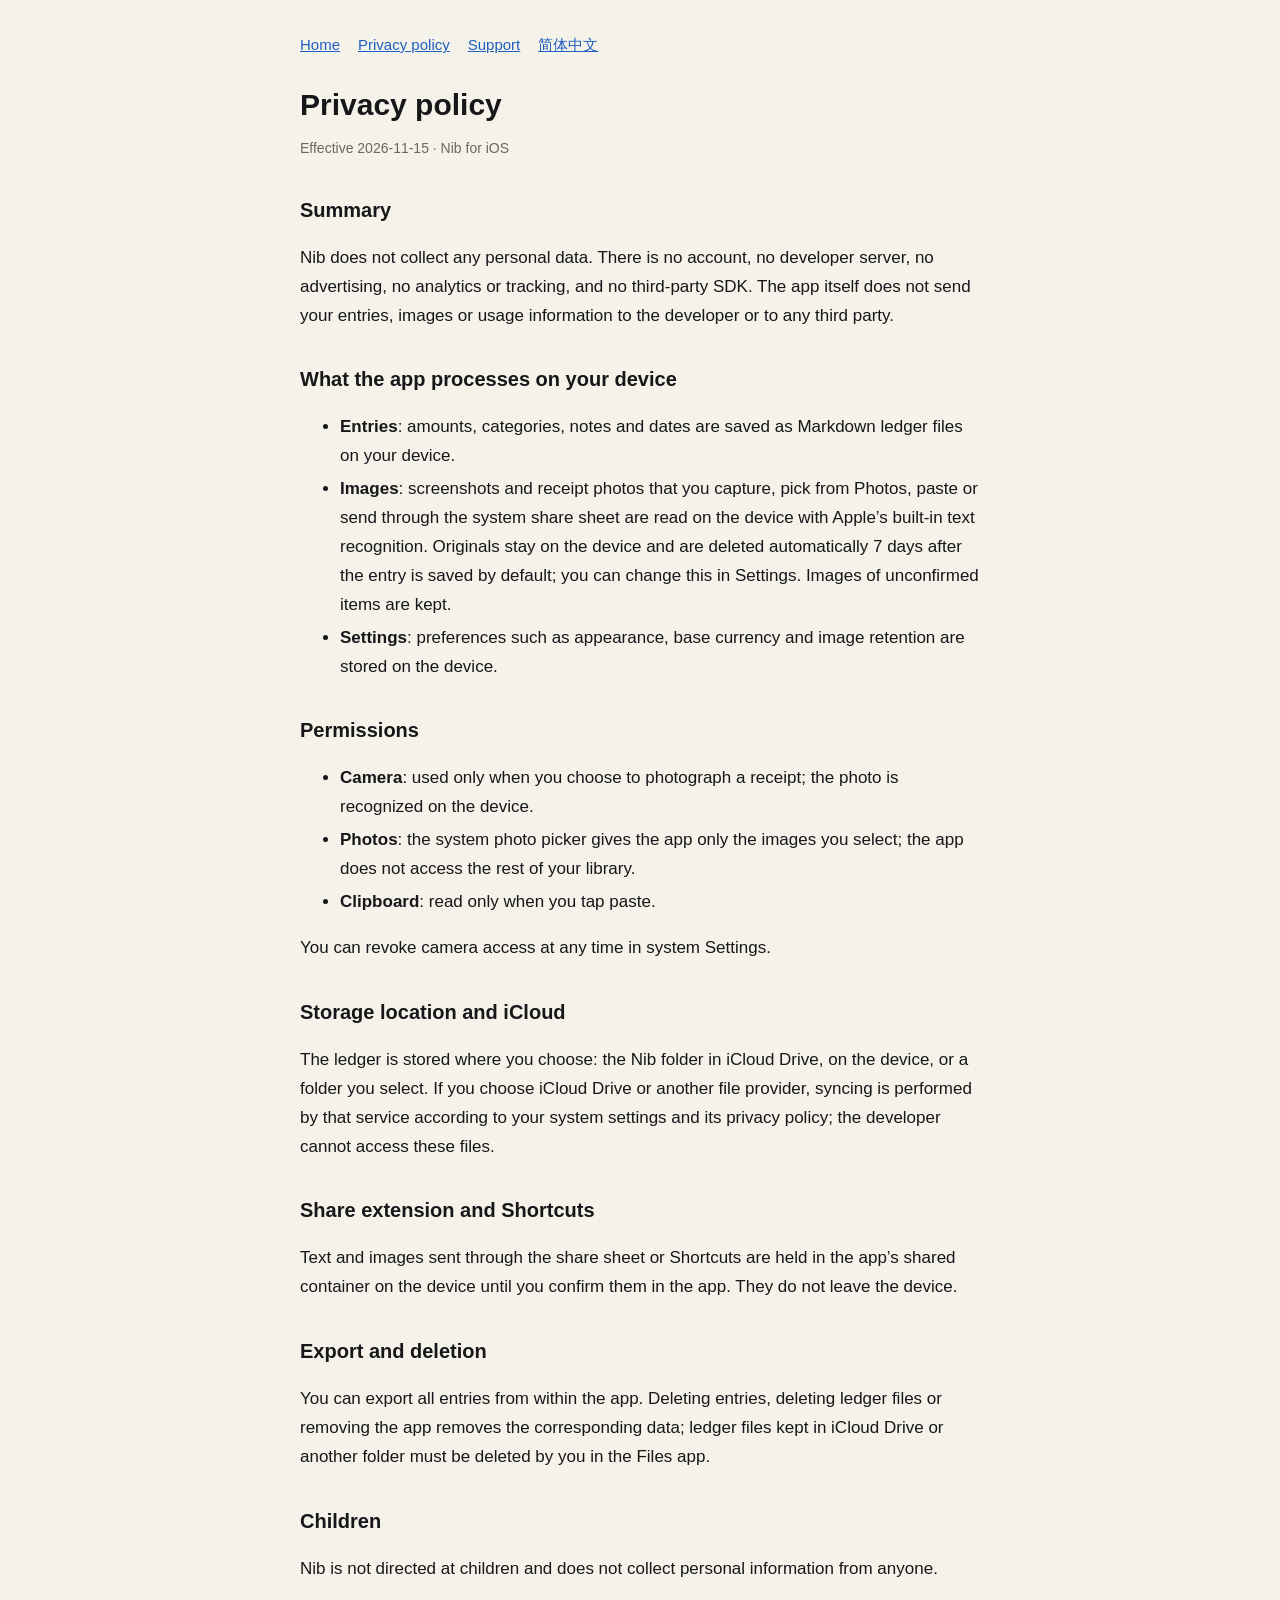
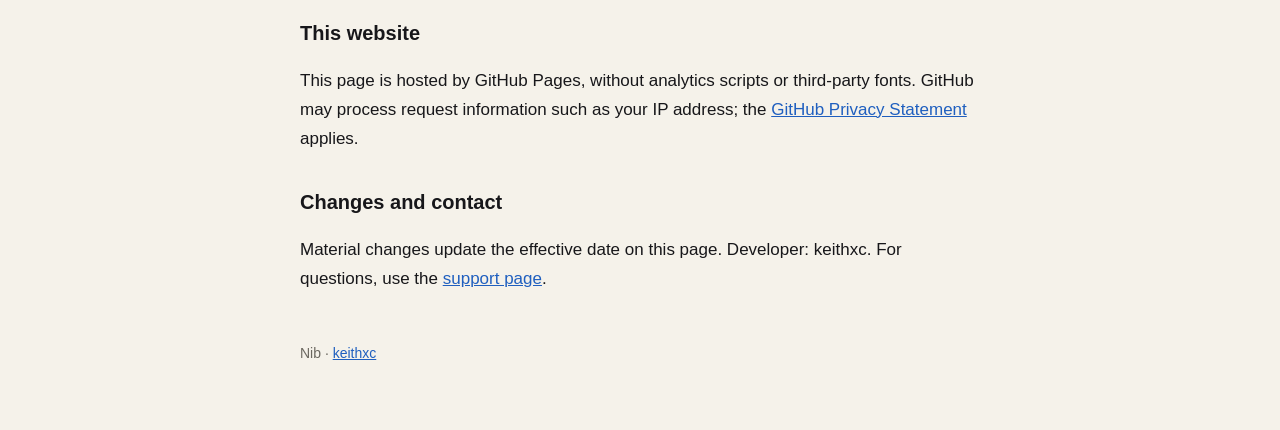
==== privacy-en.html @ f5300e99 "Add Nib privacy policy and support pages Co-Authored-By: Claude Fable 5.2 <noreply@anthropic.com>" ====
<!doctype html>
<html lang="en">
<head>
<meta charset="utf-8">
<meta name="viewport" content="width=device-width,initial-scale=1">
<title>Privacy policy · Nib</title>
<link rel="stylesheet" href="style.css">
</head>
<body><main>
<nav><a href="index-en.html">Home</a> <a href="privacy-en.html">Privacy policy</a> <a href="support-en.html">Support</a> <a href="privacy.html" lang="zh-Hans">简体中文</a></nav>
<h1>Privacy policy</h1>
<p class="muted">Effective <time datetime="2026-11-15">2026-11-15</time> · Nib for iOS</p>
<h2>Summary</h2>
<p>Nib does not collect any personal data. There is no account, no developer server, no advertising, no analytics or tracking, and no third-party SDK. The app itself does not send your entries, images or usage information to the developer or to any third party.</p>
<h2>What the app processes on your device</h2>
<ul>
<li><strong>Entries</strong>: amounts, categories, notes and dates are saved as Markdown ledger files on your device.</li>
<li><strong>Images</strong>: screenshots and receipt photos that you capture, pick from Photos, paste or send through the system share sheet are read on the device with Apple’s built-in text recognition. Originals stay on the device and are deleted automatically 7 days after the entry is saved by default; you can change this in Settings. Images of unconfirmed items are kept.</li>
<li><strong>Settings</strong>: preferences such as appearance, base currency and image retention are stored on the device.</li>
</ul>
<h2>Permissions</h2>
<ul>
<li><strong>Camera</strong>: used only when you choose to photograph a receipt; the photo is recognized on the device.</li>
<li><strong>Photos</strong>: the system photo picker gives the app only the images you select; the app does not access the rest of your library.</li>
<li><strong>Clipboard</strong>: read only when you tap paste.</li>
</ul>
<p>You can revoke camera access at any time in system Settings.</p>
<h2>Storage location and iCloud</h2>
<p>The ledger is stored where you choose: the Nib folder in iCloud Drive, on the device, or a folder you select. If you choose iCloud Drive or another file provider, syncing is performed by that service according to your system settings and its privacy policy; the developer cannot access these files.</p>
<h2>Share extension and Shortcuts</h2>
<p>Text and images sent through the share sheet or Shortcuts are held in the app’s shared container on the device until you confirm them in the app. They do not leave the device.</p>
<h2>Export and deletion</h2>
<p>You can export all entries from within the app. Deleting entries, deleting ledger files or removing the app removes the corresponding data; ledger files kept in iCloud Drive or another folder must be deleted by you in the Files app.</p>
<h2>Children</h2>
<p>Nib is not directed at children and does not collect personal information from anyone.</p>
<h2>This website</h2>
<p>This page is hosted by GitHub Pages, without analytics scripts or third-party fonts. GitHub may process request information such as your IP address; the <a href="https://docs.github.com/en/site-policy/privacy-policies/github-general-privacy-statement">GitHub Privacy Statement</a> applies.</p>
<h2>Changes and contact</h2>
<p>Material changes update the effective date on this page. Developer: keithxc. For questions, use the <a href="support-en.html">support page</a>.</p>
<footer>Nib · <a href="https://github.com/keithxc">keithxc</a></footer>
</main></body></html>
---- style.css ----
:root{color-scheme:light dark;--bg:#f5f2ea;--fg:#17171a;--muted:#6b6860;--link:#1f5fbf}
@media(prefers-color-scheme:dark){:root{--bg:#17171a;--fg:#f5f2ea;--muted:#a09c92;--link:#8ab4ff}}
body{margin:0;background:var(--bg);color:var(--fg);font:17px/1.7 -apple-system,BlinkMacSystemFont,"PingFang SC","Helvetica Neue",sans-serif}
main{max-width:680px;margin:0 auto;padding:32px 20px 64px}
nav{display:flex;flex-wrap:wrap;gap:6px 18px;margin-bottom:8px;font-size:15px}
h1{font-size:30px;line-height:1.25;margin:28px 0 4px}
h2{font-size:20px;margin:32px 0 6px}
a{color:var(--link)}
.muted,footer{color:var(--muted);font-size:14px}
footer{margin-top:48px}
li{margin:4px 0}
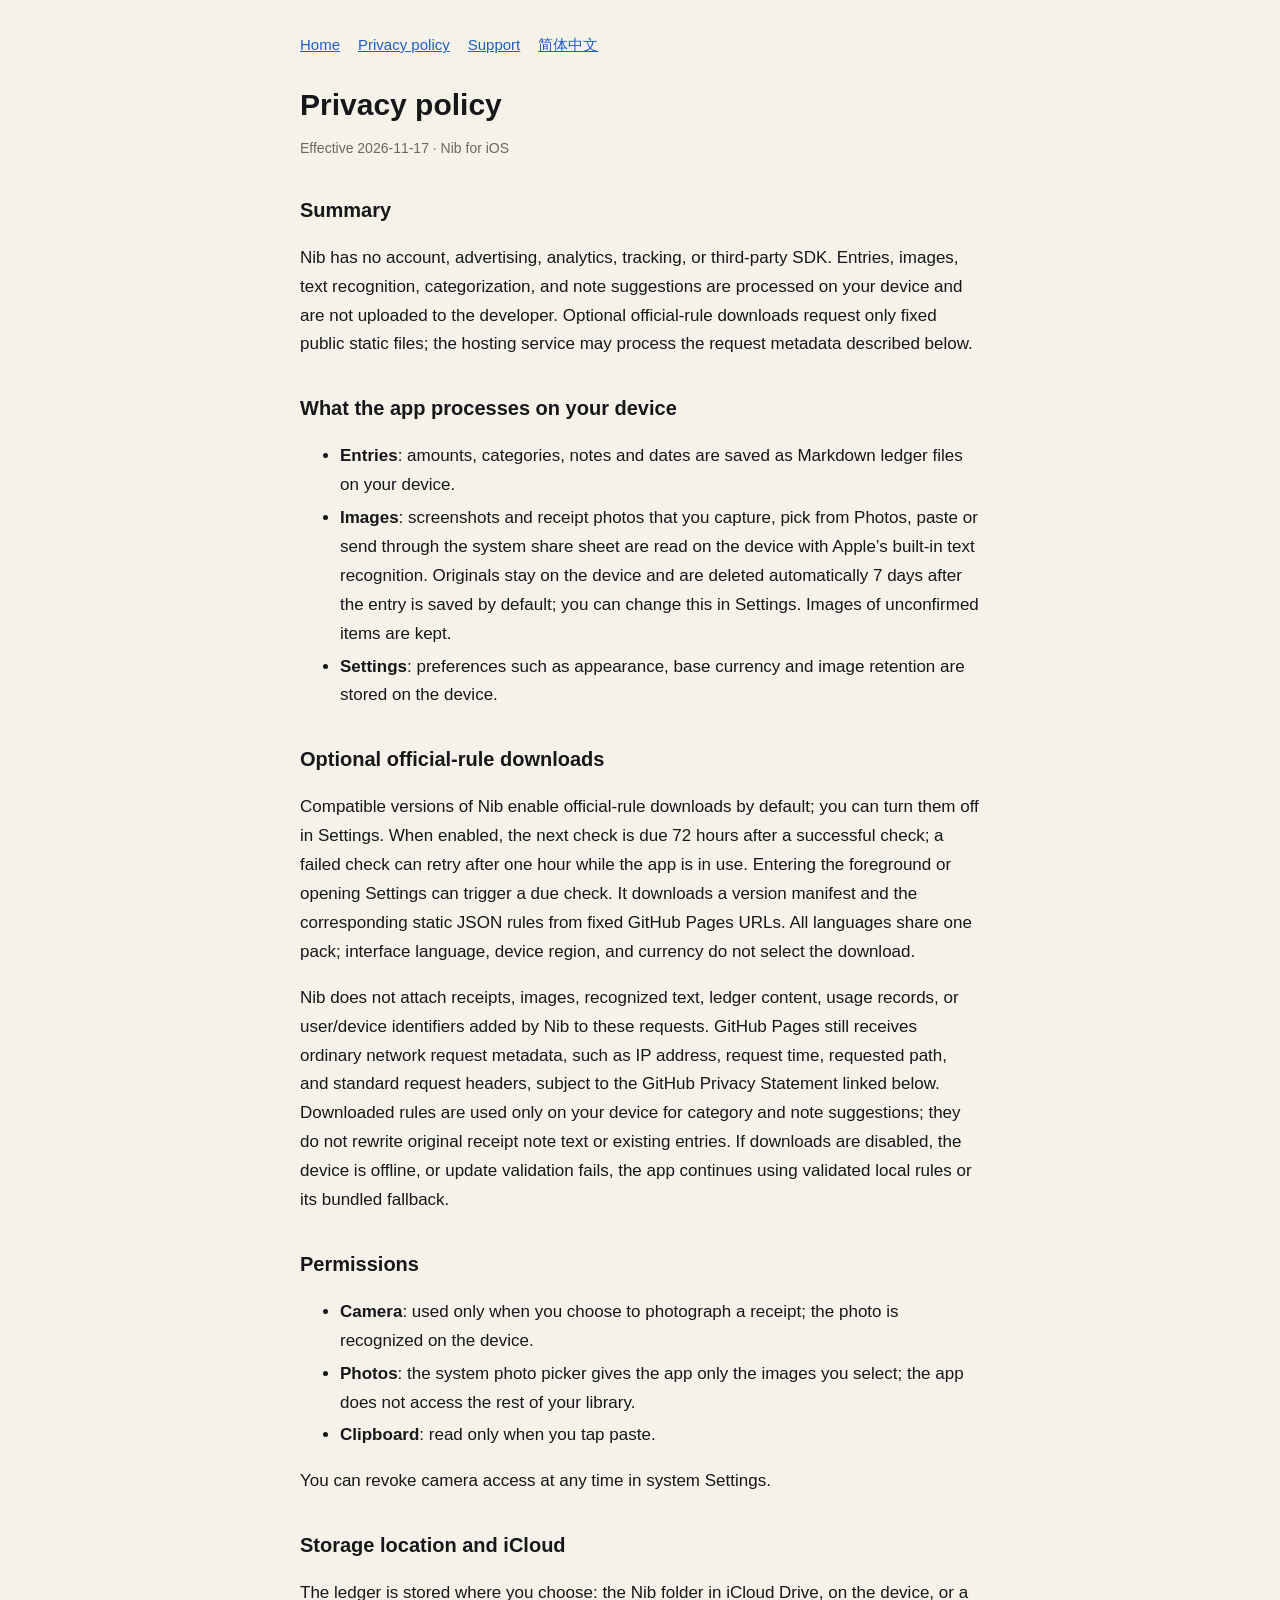
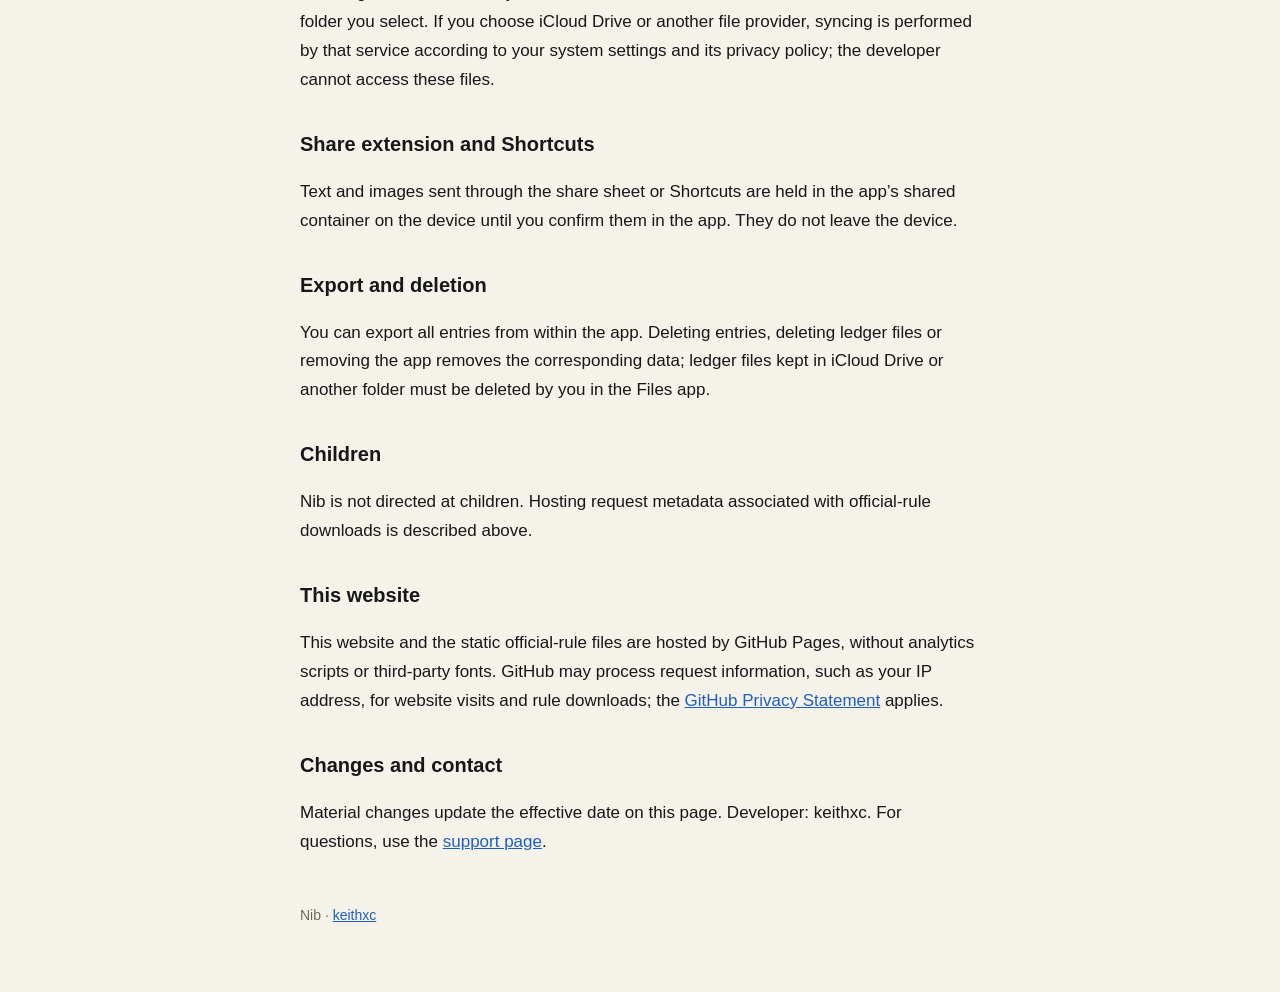
==== commit b9a1a456: "Enable the recognition rule feed and document local processing" ====
--- a/privacy-en.html
+++ b/privacy-en.html
@@ -9,15 +9,18 @@
 <body><main>
 <nav><a href="index-en.html">Home</a> <a href="privacy-en.html">Privacy policy</a> <a href="support-en.html">Support</a> <a href="privacy.html" lang="zh-Hans">简体中文</a></nav>
 <h1>Privacy policy</h1>
-<p class="muted">Effective <time datetime="2026-11-15">2026-11-15</time> · Nib for iOS</p>
+<p class="muted">Effective <time datetime="2026-11-17">2026-11-17</time> · Nib for iOS</p>
 <h2>Summary</h2>
-<p>Nib does not collect any personal data. There is no account, no developer server, no advertising, no analytics or tracking, and no third-party SDK. The app itself does not send your entries, images or usage information to the developer or to any third party.</p>
+<p>Nib has no account, advertising, analytics, tracking, or third-party SDK. Entries, images, text recognition, categorization, and note suggestions are processed on your device and are not uploaded to the developer. Optional official-rule downloads request only fixed public static files; the hosting service may process the request metadata described below.</p>
 <h2>What the app processes on your device</h2>
 <ul>
 <li><strong>Entries</strong>: amounts, categories, notes and dates are saved as Markdown ledger files on your device.</li>
 <li><strong>Images</strong>: screenshots and receipt photos that you capture, pick from Photos, paste or send through the system share sheet are read on the device with Apple’s built-in text recognition. Originals stay on the device and are deleted automatically 7 days after the entry is saved by default; you can change this in Settings. Images of unconfirmed items are kept.</li>
 <li><strong>Settings</strong>: preferences such as appearance, base currency and image retention are stored on the device.</li>
 </ul>
+<h2>Optional official-rule downloads</h2>
+<p>Compatible versions of Nib enable official-rule downloads by default; you can turn them off in Settings. When enabled, the next check is due 72 hours after a successful check; a failed check can retry after one hour while the app is in use. Entering the foreground or opening Settings can trigger a due check. It downloads a version manifest and the corresponding static JSON rules from fixed GitHub Pages URLs. All languages share one pack; interface language, device region, and currency do not select the download.</p>
+<p>Nib does not attach receipts, images, recognized text, ledger content, usage records, or user/device identifiers added by Nib to these requests. GitHub Pages still receives ordinary network request metadata, such as IP address, request time, requested path, and standard request headers, subject to the GitHub Privacy Statement linked below. Downloaded rules are used only on your device for category and note suggestions; they do not rewrite original receipt note text or existing entries. If downloads are disabled, the device is offline, or update validation fails, the app continues using validated local rules or its bundled fallback.</p>
 <h2>Permissions</h2>
 <ul>
 <li><strong>Camera</strong>: used only when you choose to photograph a receipt; the photo is recognized on the device.</li>
@@ -32,9 +35,9 @@
 <h2>Export and deletion</h2>
 <p>You can export all entries from within the app. Deleting entries, deleting ledger files or removing the app removes the corresponding data; ledger files kept in iCloud Drive or another folder must be deleted by you in the Files app.</p>
 <h2>Children</h2>
-<p>Nib is not directed at children and does not collect personal information from anyone.</p>
+<p>Nib is not directed at children. Hosting request metadata associated with official-rule downloads is described above.</p>
 <h2>This website</h2>
-<p>This page is hosted by GitHub Pages, without analytics scripts or third-party fonts. GitHub may process request information such as your IP address; the <a href="https://docs.github.com/en/site-policy/privacy-policies/github-general-privacy-statement">GitHub Privacy Statement</a> applies.</p>
+<p>This website and the static official-rule files are hosted by GitHub Pages, without analytics scripts or third-party fonts. GitHub may process request information, such as your IP address, for website visits and rule downloads; the <a href="https://docs.github.com/en/site-policy/privacy-policies/github-general-privacy-statement">GitHub Privacy Statement</a> applies.</p>
 <h2>Changes and contact</h2>
 <p>Material changes update the effective date on this page. Developer: keithxc. For questions, use the <a href="support-en.html">support page</a>.</p>
 <footer>Nib · <a href="https://github.com/keithxc">keithxc</a></footer>
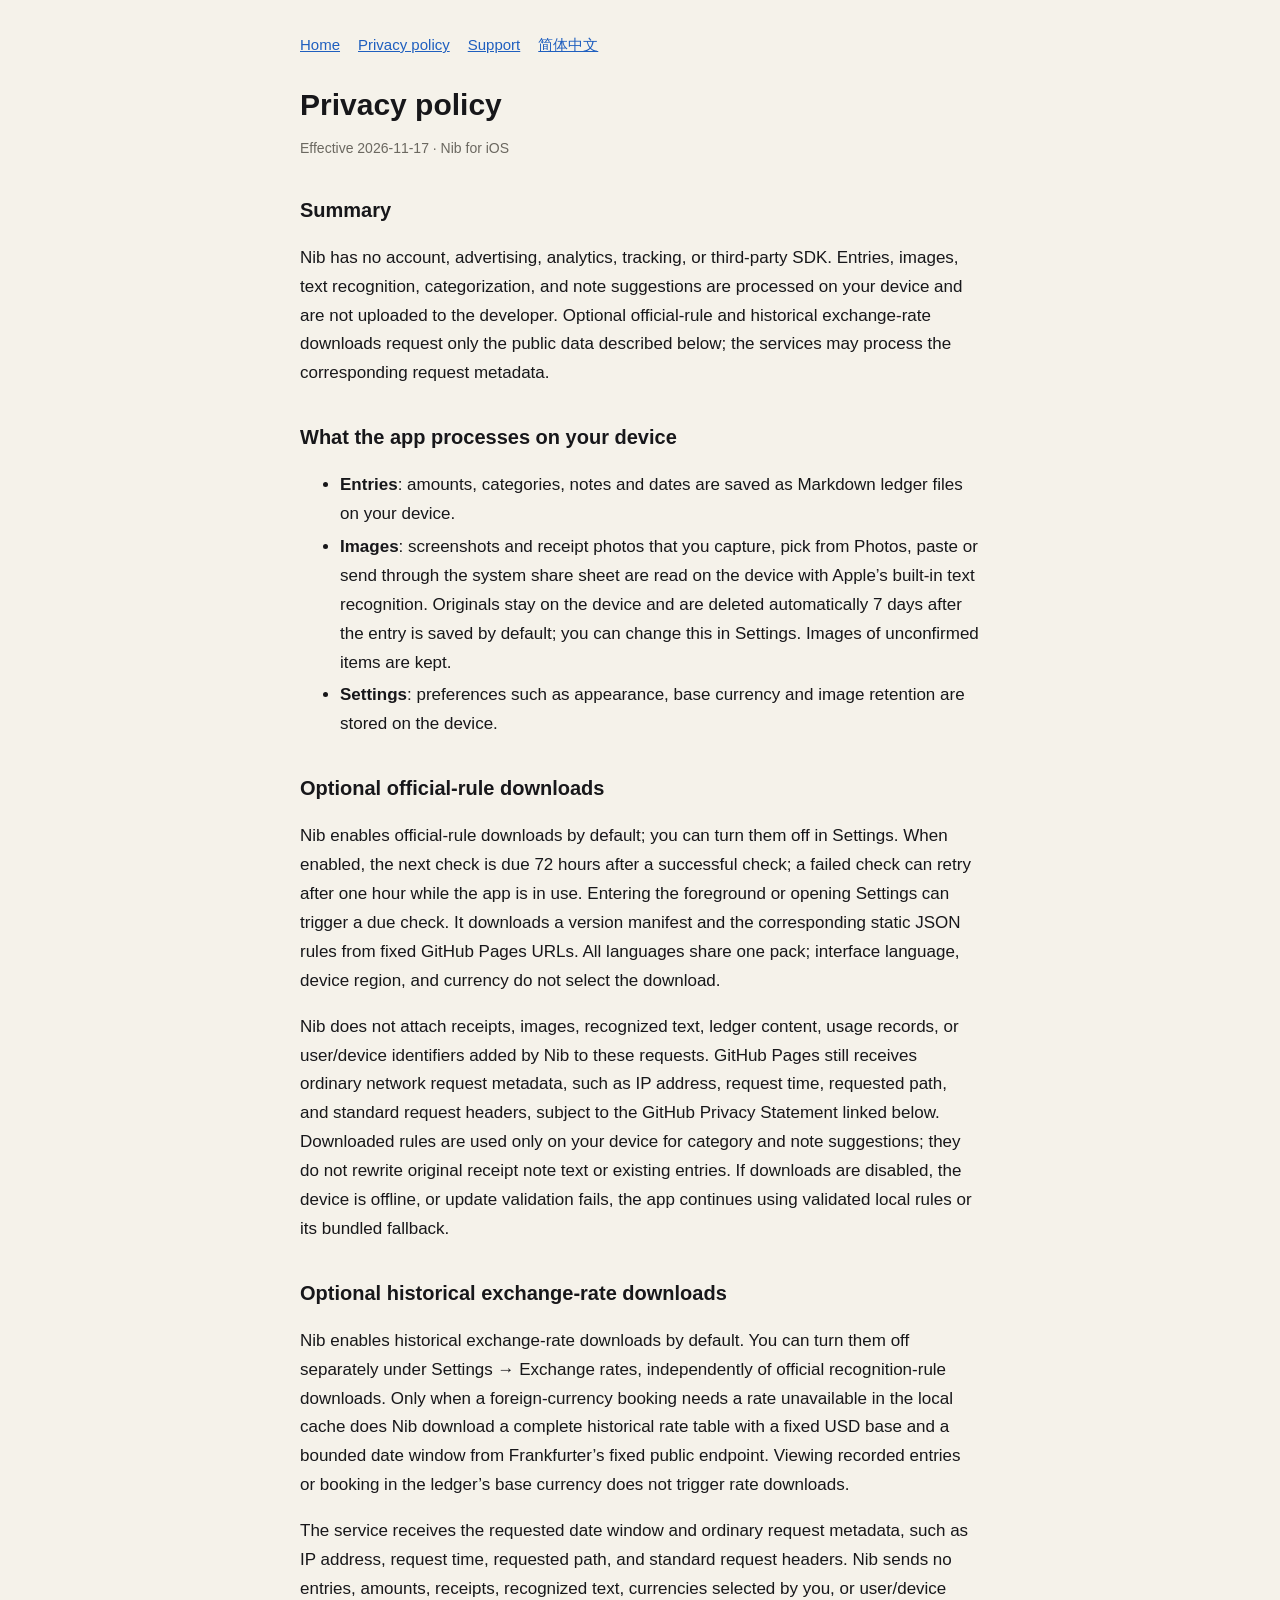
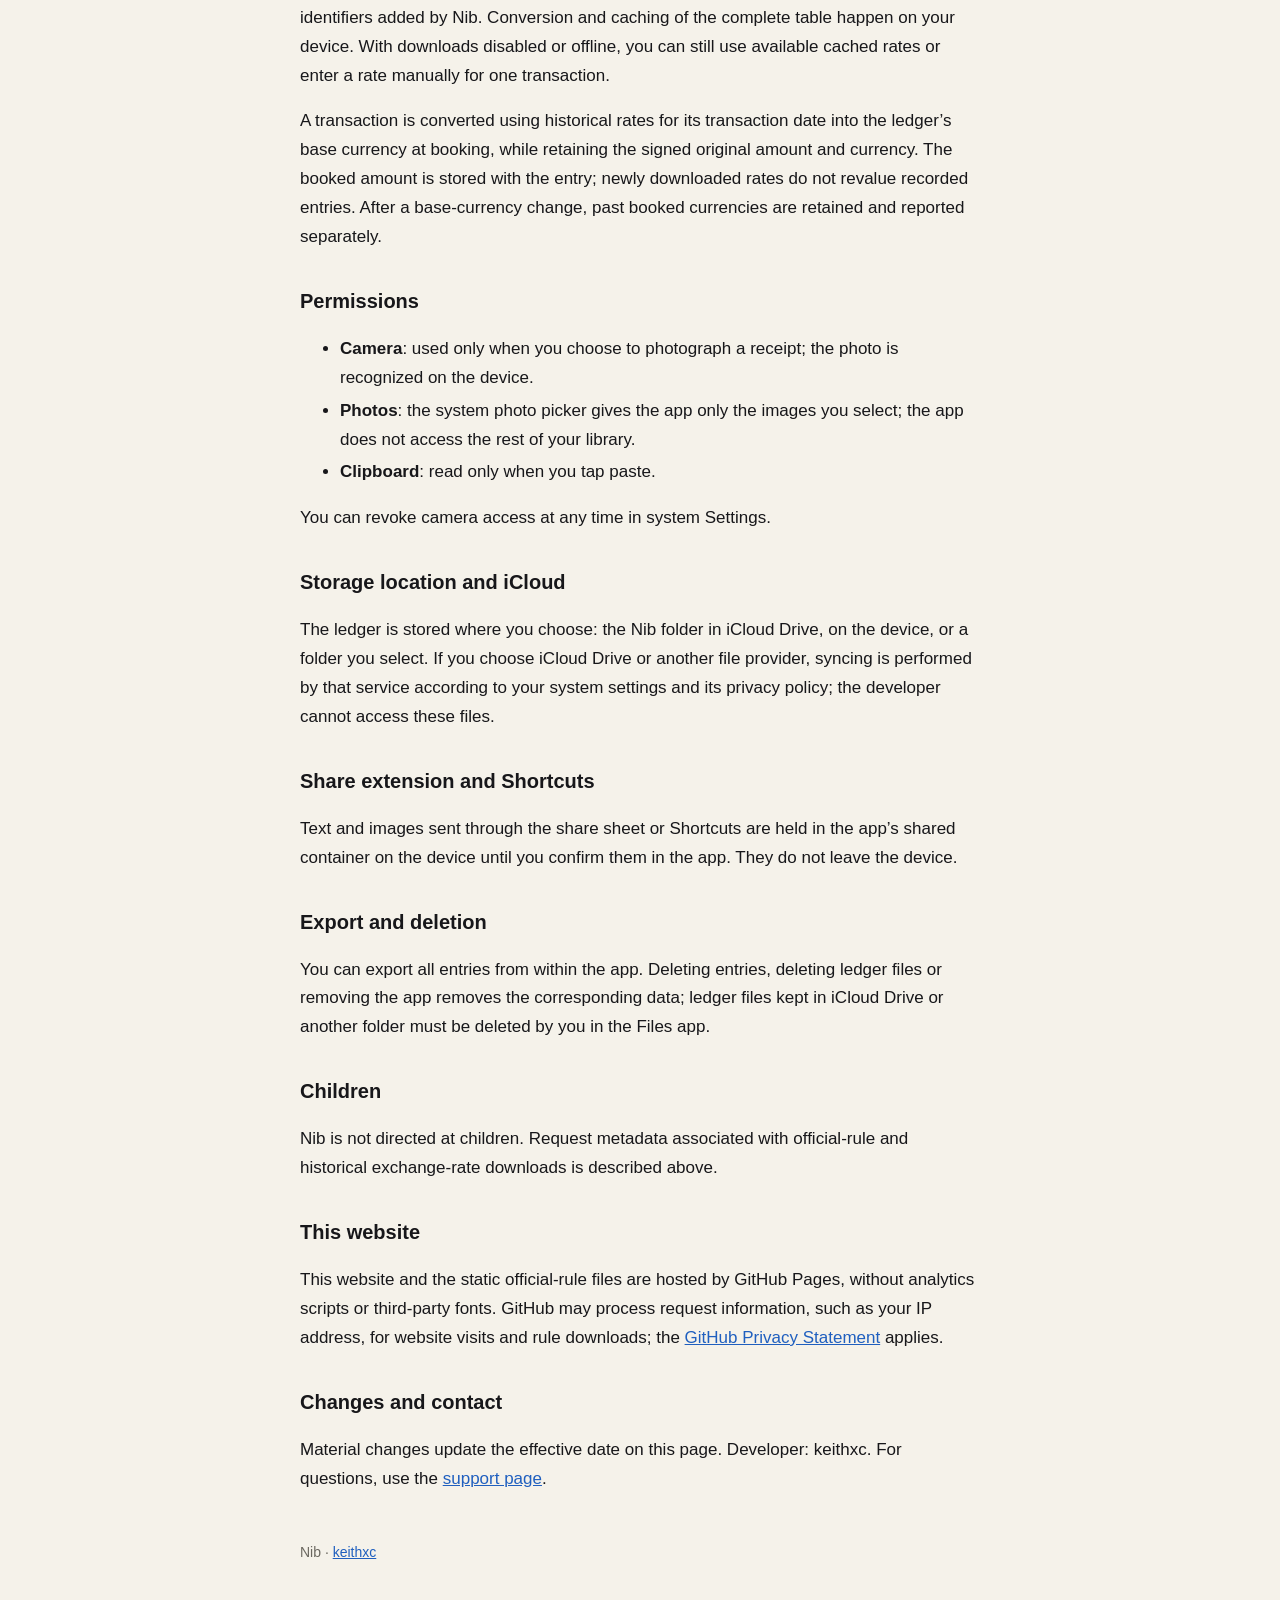
==== commit 10677aba: "Describe historical rate lookups and frozen foreign bookings" ====
--- a/privacy-en.html
+++ b/privacy-en.html
@@ -11,7 +11,7 @@
 <h1>Privacy policy</h1>
 <p class="muted">Effective <time datetime="2026-11-17">2026-11-17</time> · Nib for iOS</p>
 <h2>Summary</h2>
-<p>Nib has no account, advertising, analytics, tracking, or third-party SDK. Entries, images, text recognition, categorization, and note suggestions are processed on your device and are not uploaded to the developer. Optional official-rule downloads request only fixed public static files; the hosting service may process the request metadata described below.</p>
+<p>Nib has no account, advertising, analytics, tracking, or third-party SDK. Entries, images, text recognition, categorization, and note suggestions are processed on your device and are not uploaded to the developer. Optional official-rule and historical exchange-rate downloads request only the public data described below; the services may process the corresponding request metadata.</p>
 <h2>What the app processes on your device</h2>
 <ul>
 <li><strong>Entries</strong>: amounts, categories, notes and dates are saved as Markdown ledger files on your device.</li>
@@ -19,8 +19,12 @@
 <li><strong>Settings</strong>: preferences such as appearance, base currency and image retention are stored on the device.</li>
 </ul>
 <h2>Optional official-rule downloads</h2>
-<p>Compatible versions of Nib enable official-rule downloads by default; you can turn them off in Settings. When enabled, the next check is due 72 hours after a successful check; a failed check can retry after one hour while the app is in use. Entering the foreground or opening Settings can trigger a due check. It downloads a version manifest and the corresponding static JSON rules from fixed GitHub Pages URLs. All languages share one pack; interface language, device region, and currency do not select the download.</p>
+<p>Nib enables official-rule downloads by default; you can turn them off in Settings. When enabled, the next check is due 72 hours after a successful check; a failed check can retry after one hour while the app is in use. Entering the foreground or opening Settings can trigger a due check. It downloads a version manifest and the corresponding static JSON rules from fixed GitHub Pages URLs. All languages share one pack; interface language, device region, and currency do not select the download.</p>
 <p>Nib does not attach receipts, images, recognized text, ledger content, usage records, or user/device identifiers added by Nib to these requests. GitHub Pages still receives ordinary network request metadata, such as IP address, request time, requested path, and standard request headers, subject to the GitHub Privacy Statement linked below. Downloaded rules are used only on your device for category and note suggestions; they do not rewrite original receipt note text or existing entries. If downloads are disabled, the device is offline, or update validation fails, the app continues using validated local rules or its bundled fallback.</p>
+<h2>Optional historical exchange-rate downloads</h2>
+<p>Nib enables historical exchange-rate downloads by default. You can turn them off separately under Settings → Exchange rates, independently of official recognition-rule downloads. Only when a foreign-currency booking needs a rate unavailable in the local cache does Nib download a complete historical rate table with a fixed USD base and a bounded date window from Frankfurter’s fixed public endpoint. Viewing recorded entries or booking in the ledger’s base currency does not trigger rate downloads.</p>
+<p>The service receives the requested date window and ordinary request metadata, such as IP address, request time, requested path, and standard request headers. Nib sends no entries, amounts, receipts, recognized text, currencies selected by you, or user/device identifiers added by Nib. Conversion and caching of the complete table happen on your device. With downloads disabled or offline, you can still use available cached rates or enter a rate manually for one transaction.</p>
+<p>A transaction is converted using historical rates for its transaction date into the ledger’s base currency at booking, while retaining the signed original amount and currency. The booked amount is stored with the entry; newly downloaded rates do not revalue recorded entries. After a base-currency change, past booked currencies are retained and reported separately.</p>
 <h2>Permissions</h2>
 <ul>
 <li><strong>Camera</strong>: used only when you choose to photograph a receipt; the photo is recognized on the device.</li>
@@ -35,7 +39,7 @@
 <h2>Export and deletion</h2>
 <p>You can export all entries from within the app. Deleting entries, deleting ledger files or removing the app removes the corresponding data; ledger files kept in iCloud Drive or another folder must be deleted by you in the Files app.</p>
 <h2>Children</h2>
-<p>Nib is not directed at children. Hosting request metadata associated with official-rule downloads is described above.</p>
+<p>Nib is not directed at children. Request metadata associated with official-rule and historical exchange-rate downloads is described above.</p>
 <h2>This website</h2>
 <p>This website and the static official-rule files are hosted by GitHub Pages, without analytics scripts or third-party fonts. GitHub may process request information, such as your IP address, for website visits and rule downloads; the <a href="https://docs.github.com/en/site-policy/privacy-policies/github-general-privacy-statement">GitHub Privacy Statement</a> applies.</p>
 <h2>Changes and contact</h2>
